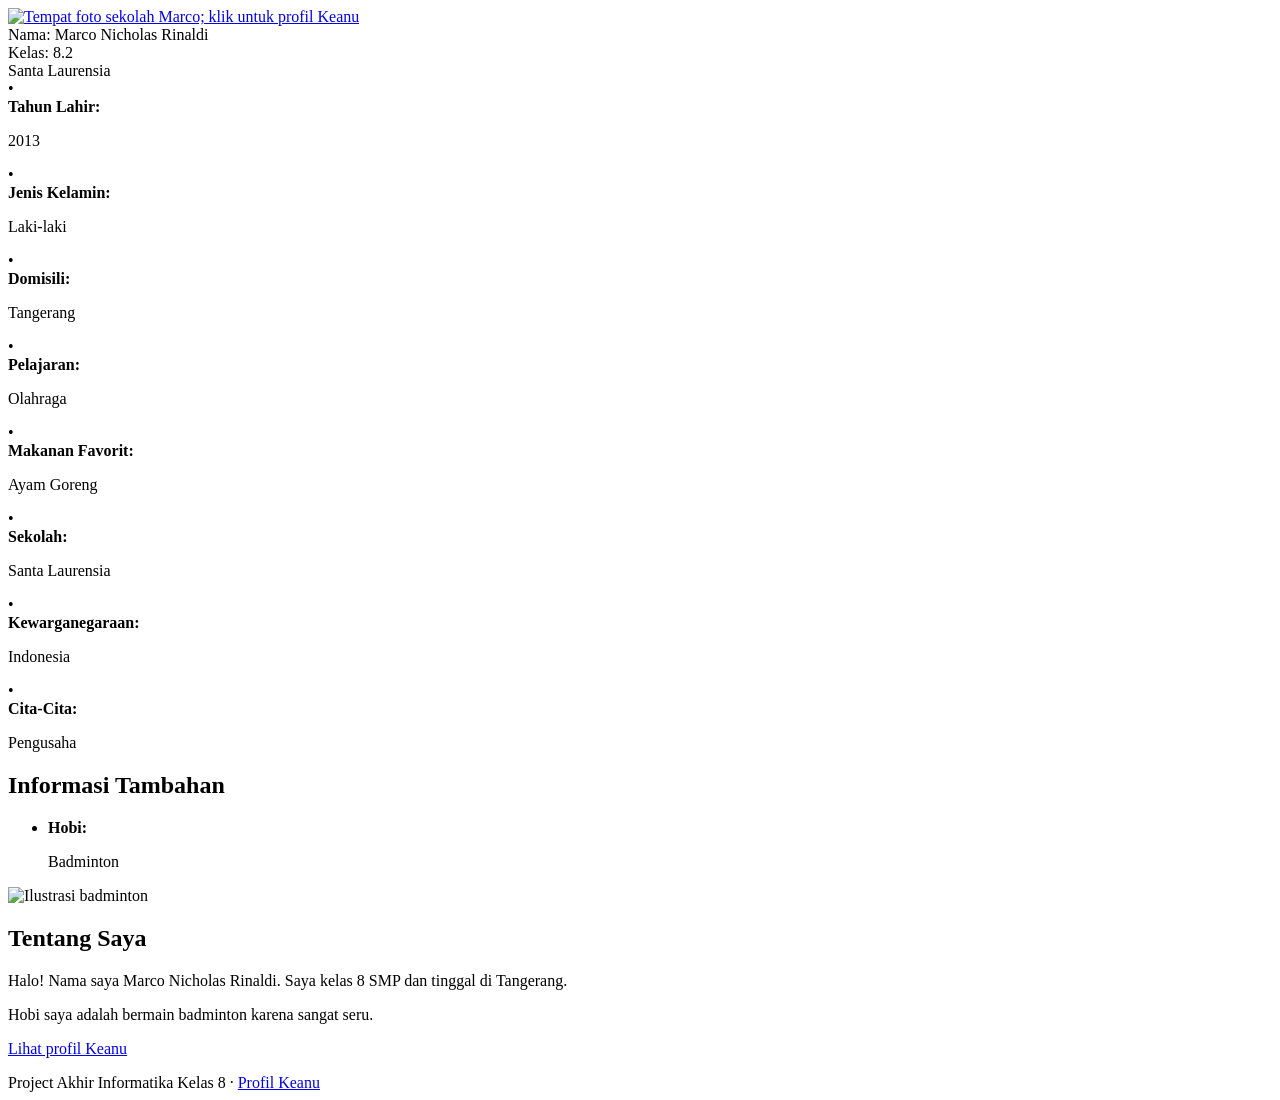
==== index.html @ 69fe24b0 "Add index.html for Marco and Keanu school project" ====
<!DOCTYPE html>
<html lang="id">
<head>
<meta charset="UTF-8">
<meta name="viewport" content="width=device-width, initial-scale=1">
<title>Profil Marco | Project Informatika</title>
<link rel="icon" href="assets/favicon.svg" type="image/svg+xml">
<link rel="stylesheet" href="styles.css">
</head>
<body>
<main class="marco-container">
<section class="marco-profile">
<a class="marco-photo" href="index2.html" title="Lihat profil Keanu"><img src="assets/marco-profile.svg" alt="Tempat foto sekolah Marco; klik untuk profil Keanu"></a>
<div class="marco-profile-info">
<div class="marco-info-box">Nama: Marco Nicholas Rinaldi</div>
<div class="marco-info-box">Kelas: 8.2</div>
<div class="marco-info-box">Santa Laurensia</div>
</div>
</section>
<section class="marco-personal"><div class="marco-data-grid">
<div class="marco-data-item"><span class="marco-bullet">•</span><div class="marco-data-text"><strong>Tahun Lahir:</strong><p>2013</p></div></div>
<div class="marco-data-item"><span class="marco-bullet">•</span><div class="marco-data-text"><strong>Jenis Kelamin:</strong><p>Laki-laki</p></div></div>
<div class="marco-data-item"><span class="marco-bullet">•</span><div class="marco-data-text"><strong>Domisili:</strong><p>Tangerang</p></div></div>
<div class="marco-data-item"><span class="marco-bullet">•</span><div class="marco-data-text"><strong>Pelajaran:</strong><p>Olahraga</p></div></div>
<div class="marco-data-item"><span class="marco-bullet">•</span><div class="marco-data-text"><strong>Makanan Favorit:</strong><p>Ayam Goreng</p></div></div>
<div class="marco-data-item"><span class="marco-bullet">•</span><div class="marco-data-text"><strong>Sekolah:</strong><p>Santa Laurensia</p></div></div>
<div class="marco-data-item"><span class="marco-bullet">•</span><div class="marco-data-text"><strong>Kewarganegaraan:</strong><p>Indonesia</p></div></div>
<div class="marco-data-item"><span class="marco-bullet">•</span><div class="marco-data-text"><strong>Cita-Cita:</strong><p>Pengusaha</p></div></div>
</div></section>
<section class="marco-content">
<div class="marco-left-content"><h2>Informasi Tambahan</h2><ul><li><strong>Hobi:</strong><p>Badminton</p></li></ul><div class="marco-main-photo"><img src="assets/marco-hobby.svg" alt="Ilustrasi badminton"></div></div>
<div class="marco-right-content"><h2>Tentang Saya</h2><p>Halo! Nama saya Marco Nicholas Rinaldi. Saya kelas 8 SMP dan tinggal di Tangerang.</p><p>Hobi saya adalah bermain badminton karena sangat seru.</p><p><a class="marco-page-link" href="index2.html">Lihat profil Keanu</a></p></div>
</section>
<footer class="marco-footer">Project Akhir Informatika Kelas 8 · <a href="index2.html">Profil Keanu</a></footer>
</main>
</body></html>
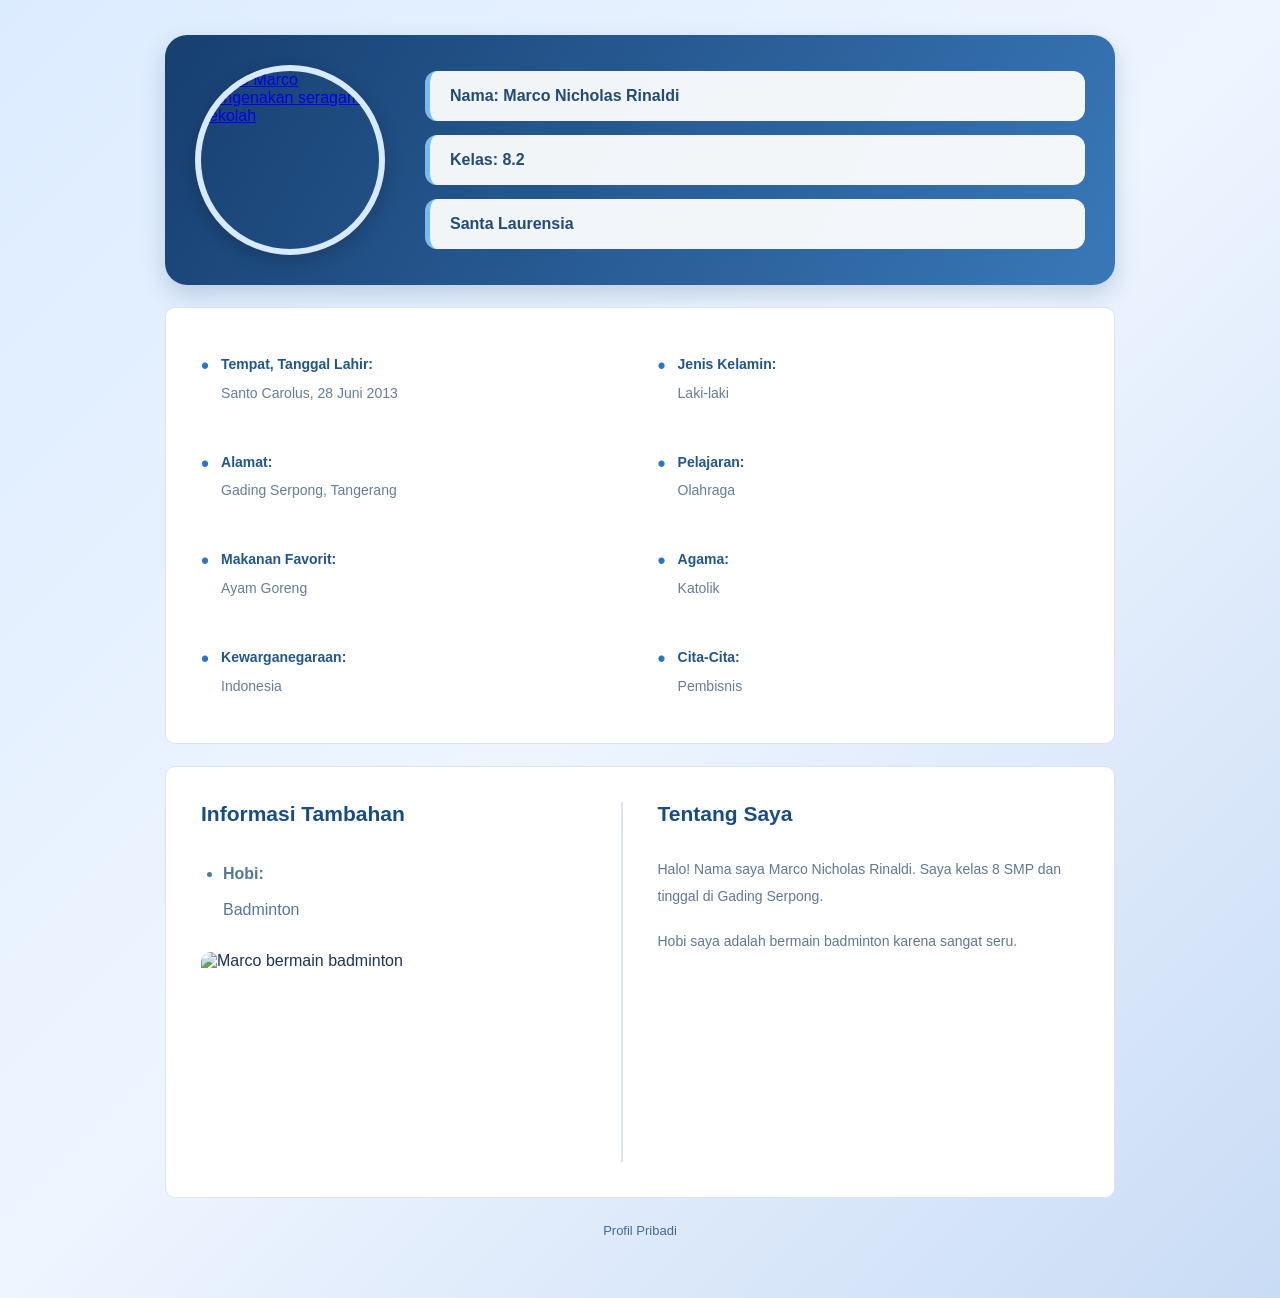
==== commit 93d52c0d: "Match OneCompiler CV screenshots: index.html" ====
--- a/index.html
+++ b/index.html
@@ -2,35 +2,46 @@
 <html lang="id">
 <head>
 <meta charset="UTF-8">
-<meta name="viewport" content="width=device-width, initial-scale=1">
+<meta name="viewport" content="width=device-width,initial-scale=1.0">
 <title>Profil Marco | Project Informatika</title>
 <link rel="icon" href="assets/favicon.svg" type="image/svg+xml">
 <link rel="stylesheet" href="styles.css">
 </head>
 <body>
 <main class="marco-container">
-<section class="marco-profile">
-<a class="marco-photo" href="index2.html" title="Lihat profil Keanu"><img src="assets/marco-profile.svg" alt="Tempat foto sekolah Marco; klik untuk profil Keanu"></a>
-<div class="marco-profile-info">
-<div class="marco-info-box">Nama: Marco Nicholas Rinaldi</div>
-<div class="marco-info-box">Kelas: 8.2</div>
-<div class="marco-info-box">Santa Laurensia</div>
-</div>
-</section>
-<section class="marco-personal"><div class="marco-data-grid">
-<div class="marco-data-item"><span class="marco-bullet">•</span><div class="marco-data-text"><strong>Tahun Lahir:</strong><p>2013</p></div></div>
-<div class="marco-data-item"><span class="marco-bullet">•</span><div class="marco-data-text"><strong>Jenis Kelamin:</strong><p>Laki-laki</p></div></div>
-<div class="marco-data-item"><span class="marco-bullet">•</span><div class="marco-data-text"><strong>Domisili:</strong><p>Tangerang</p></div></div>
-<div class="marco-data-item"><span class="marco-bullet">•</span><div class="marco-data-text"><strong>Pelajaran:</strong><p>Olahraga</p></div></div>
-<div class="marco-data-item"><span class="marco-bullet">•</span><div class="marco-data-text"><strong>Makanan Favorit:</strong><p>Ayam Goreng</p></div></div>
-<div class="marco-data-item"><span class="marco-bullet">•</span><div class="marco-data-text"><strong>Sekolah:</strong><p>Santa Laurensia</p></div></div>
-<div class="marco-data-item"><span class="marco-bullet">•</span><div class="marco-data-text"><strong>Kewarganegaraan:</strong><p>Indonesia</p></div></div>
-<div class="marco-data-item"><span class="marco-bullet">•</span><div class="marco-data-text"><strong>Cita-Cita:</strong><p>Pengusaha</p></div></div>
-</div></section>
-<section class="marco-content">
-<div class="marco-left-content"><h2>Informasi Tambahan</h2><ul><li><strong>Hobi:</strong><p>Badminton</p></li></ul><div class="marco-main-photo"><img src="assets/marco-hobby.svg" alt="Ilustrasi badminton"></div></div>
-<div class="marco-right-content"><h2>Tentang Saya</h2><p>Halo! Nama saya Marco Nicholas Rinaldi. Saya kelas 8 SMP dan tinggal di Tangerang.</p><p>Hobi saya adalah bermain badminton karena sangat seru.</p><p><a class="marco-page-link" href="index2.html">Lihat profil Keanu</a></p></div>
-</section>
-<footer class="marco-footer">Project Akhir Informatika Kelas 8 · <a href="index2.html">Profil Keanu</a></footer>
+  <section class="marco-profile">
+    <a href="index2.html" class="marco-photo" title="Klik untuk melihat CV Keanu"><img src="assets/marco-photo.svg" alt="Foto Marco mengenakan seragam sekolah"></a>
+    <div class="marco-profile-info">
+      <div class="marco-info-box">Nama: Marco Nicholas Rinaldi</div>
+      <div class="marco-info-box">Kelas: 8.2</div>
+      <div class="marco-info-box">Santa Laurensia</div>
+    </div>
+  </section>
+  <section class="marco-personal">
+    <div class="marco-data-grid">
+      <div class="marco-data-item"><span class="marco-bullet">•</span><div class="marco-data-text"><strong>Tempat, Tanggal Lahir:</strong><p>Santo Carolus, 28 Juni 2013</p></div></div>
+      <div class="marco-data-item"><span class="marco-bullet">•</span><div class="marco-data-text"><strong>Jenis Kelamin:</strong><p>Laki-laki</p></div></div>
+      <div class="marco-data-item"><span class="marco-bullet">•</span><div class="marco-data-text"><strong>Alamat:</strong><p>Gading Serpong, Tangerang</p></div></div>
+      <div class="marco-data-item"><span class="marco-bullet">•</span><div class="marco-data-text"><strong>Pelajaran:</strong><p>Olahraga</p></div></div>
+      <div class="marco-data-item"><span class="marco-bullet">•</span><div class="marco-data-text"><strong>Makanan Favorit:</strong><p>Ayam Goreng</p></div></div>
+      <div class="marco-data-item"><span class="marco-bullet">•</span><div class="marco-data-text"><strong>Agama:</strong><p>Katolik</p></div></div>
+      <div class="marco-data-item"><span class="marco-bullet">•</span><div class="marco-data-text"><strong>Kewarganegaraan:</strong><p>Indonesia</p></div></div>
+      <div class="marco-data-item"><span class="marco-bullet">•</span><div class="marco-data-text"><strong>Cita-Cita:</strong><p>Pembisnis</p></div></div>
+    </div>
+  </section>
+  <section class="marco-content">
+    <div class="marco-left-content">
+      <h2>Informasi Tambahan</h2>
+      <ul><li><strong>Hobi:</strong><p>Badminton</p></li></ul>
+      <div class="marco-main-photo"><img src="assets/marco-badminton.svg" alt="Marco bermain badminton"></div>
+    </div>
+    <div class="marco-right-content">
+      <h2>Tentang Saya</h2>
+      <p>Halo! Nama saya Marco Nicholas Rinaldi. Saya kelas 8 SMP dan tinggal di Gading Serpong.</p>
+      <p>Hobi saya adalah bermain badminton karena sangat seru.</p>
+    </div>
+  </section>
+  <footer class="marco-footer">Profil Pribadi</footer>
 </main>
-</body></html>
+</body>
+</html>
--- a/styles.css
+++ b/styles.css
@@ -0,0 +1 @@
+*{margin:0;padding:0;box-sizing:border-box}body{background:linear-gradient(135deg,#dcecff,#eef5ff,#c9dcf5);font-family:Arial,sans-serif;color:#18345a;padding:35px 15px}.marco-container{max-width:950px;width:100%;margin:auto}.marco-profile{background:linear-gradient(120deg,#173f70,#3978b8);padding:30px;border-radius:22px;display:flex;align-items:center;gap:40px;margin-bottom:22px;box-shadow:0 10px 25px rgba(25,65,110,.2)}.marco-photo{width:190px;height:190px;flex:0 0 190px;border-radius:50%;overflow:hidden;display:block;border:6px solid #d8eaff;box-shadow:0 5px 18px #0003}.marco-photo img{width:100%;height:100%;object-fit:cover}.marco-profile-info{flex:1;min-width:0;display:flex;flex-direction:column;gap:14px}.marco-info-box{background:#fffffff0;padding:16px 20px;border-radius:12px;font-weight:bold;color:#214b78;overflow-wrap:anywhere;border-left:5px solid #79b9f5}.marco-personal{background:white;padding:35px;border-radius:10px;margin-bottom:22px;border:1px solid #dce3ec}.marco-data-grid{display:grid;grid-template-columns:repeat(2,minmax(0,1fr));gap:25px 35px}.marco-data-item{display:flex;align-items:flex-start;gap:12px;min-width:0;padding:10px 0}.marco-bullet{color:#2876c5;font-size:23px;flex-shrink:0}.marco-data-text{min-width:0;line-height:1.7;overflow-wrap:anywhere}.marco-data-text strong{display:block;color:#20568d;margin-bottom:5px;font-size:14px}.marco-data-text p{color:#647d9b;font-size:14px;overflow-wrap:anywhere}.marco-content{background:white;padding:35px;border-radius:10px;display:grid;grid-template-columns:repeat(2,minmax(0,1fr));gap:35px;border:1px solid #dce3ec}.marco-left-content{min-width:0;border-right:2px solid #dce3ec;padding-right:35px}.marco-content h2{color:#174d83;font-size:21px;margin-bottom:20px;padding-bottom:10px}.marco-left-content ul{padding-left:22px;line-height:2.2;margin-bottom:25px;color:#54779c}.marco-main-photo{width:100%;height:210px;border-radius:10px;overflow:hidden}.marco-main-photo img{width:100%;height:100%;object-fit:cover}.marco-right-content{min-width:0}.marco-right-content p{color:#5d7897;line-height:1.9;margin-bottom:18px;font-size:14px;overflow-wrap:anywhere}.marco-page-link{font-weight:bold;color:#20568d}.marco-footer{text-align:center;padding:25px;color:#416b96;font-size:13px}.marco-footer a{color:inherit}@media(max-width:600px){body{padding:20px 12px}.marco-profile{flex-direction:column;padding:25px}.marco-photo{width:170px;height:170px;flex-basis:170px}.marco-data-grid,.marco-content{grid-template-columns:1fr}.marco-left-content{border-right:0;border-bottom:2px solid #dce3ec;padding-right:0;padding-bottom:25px}}
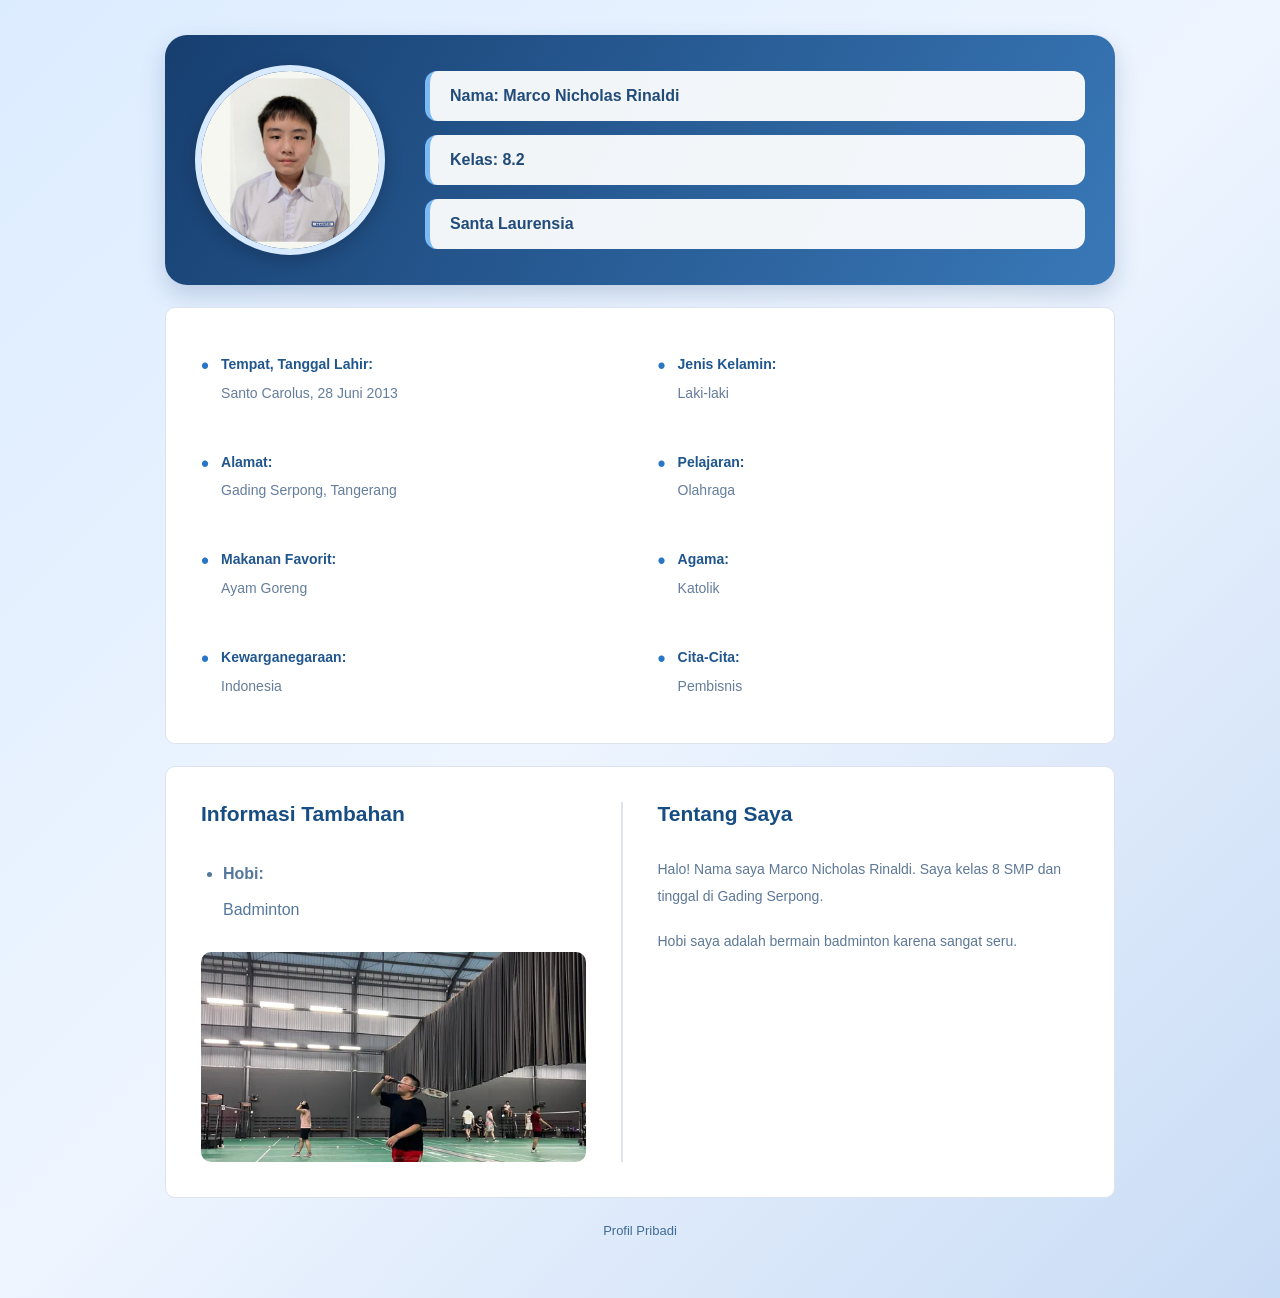
==== commit 9589053a: "Use Santa Laurensia favicon on index.html" ====
--- a/index.html
+++ b/index.html
@@ -4,7 +4,7 @@
 <meta charset="UTF-8">
 <meta name="viewport" content="width=device-width,initial-scale=1.0">
 <title>Profil Marco | Project Informatika</title>
-<link rel="icon" href="assets/favicon.svg" type="image/svg+xml">
+<link rel="icon" type="image/png" href="https://www.santa-laurensia.com/sutera/wp-content/uploads/2024/10/cropped-logo-lss-11.png">
 <link rel="stylesheet" href="styles.css">
 </head>
 <body>
